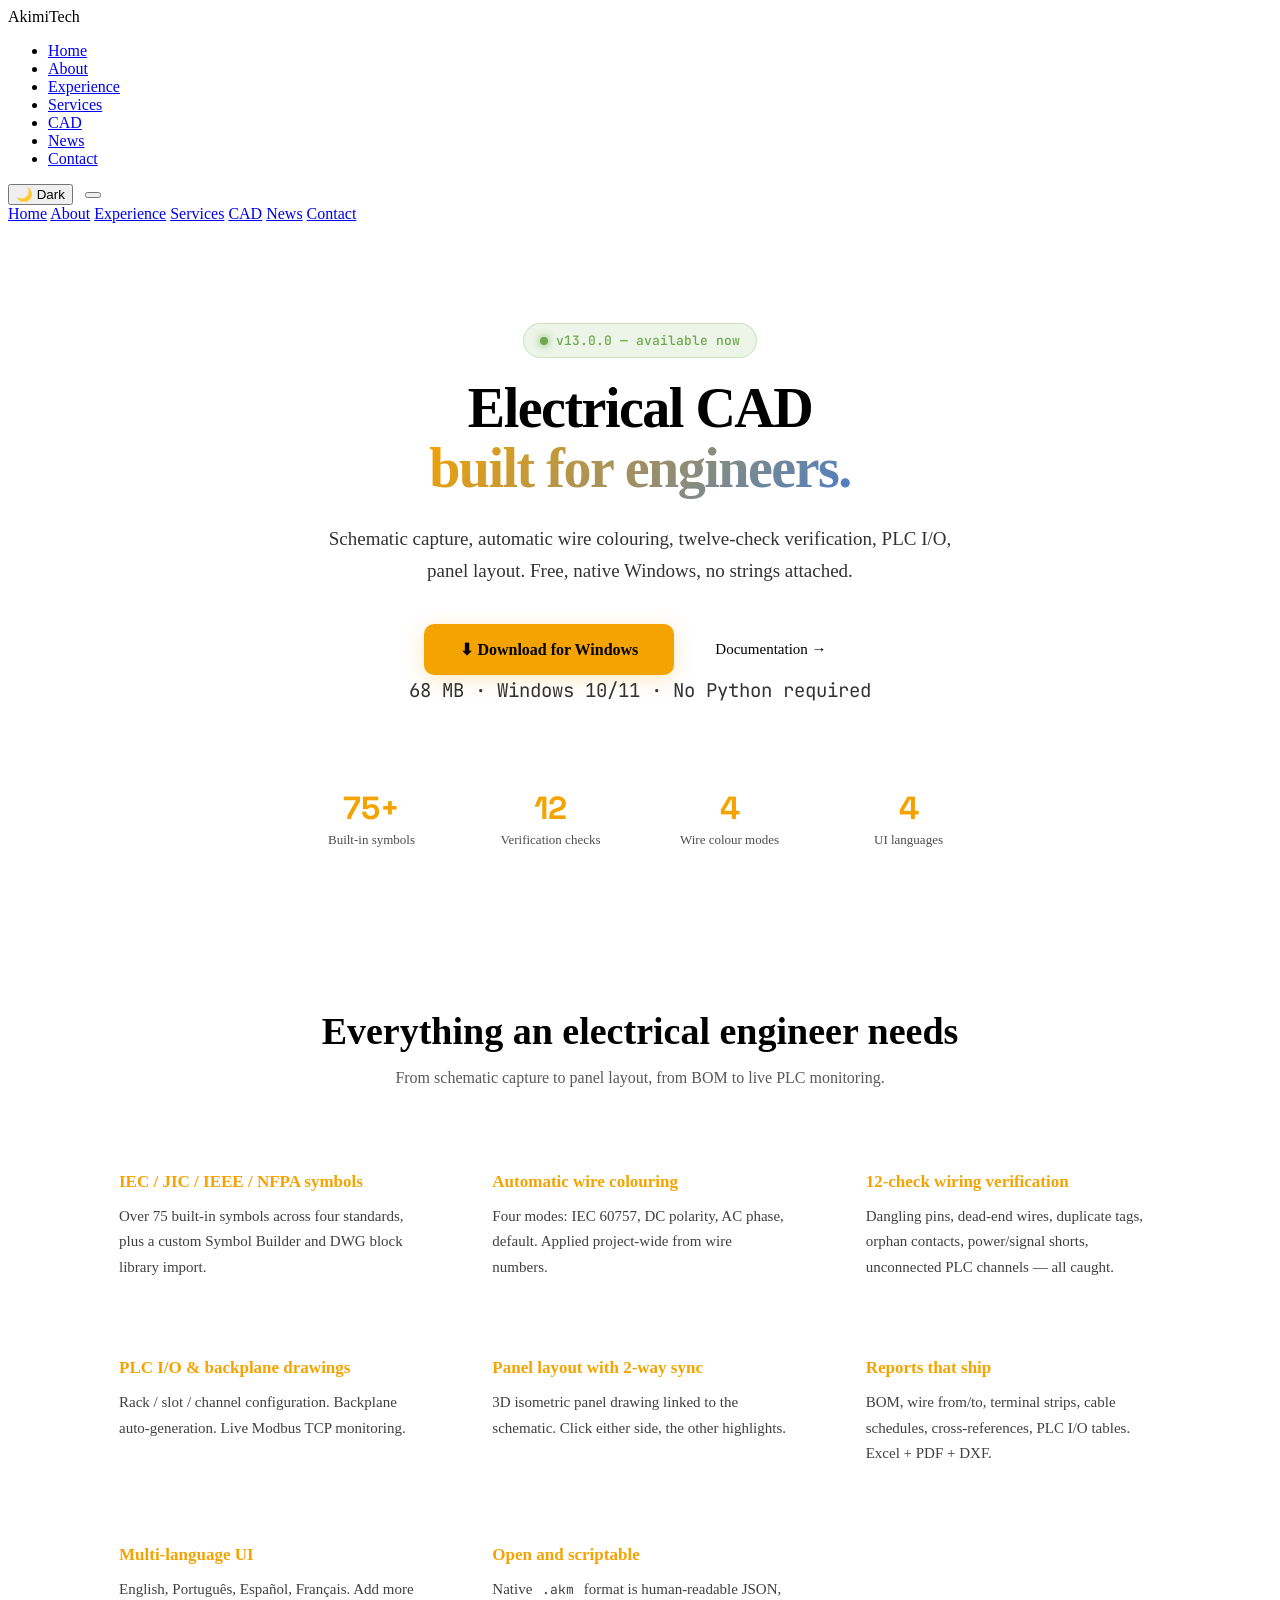
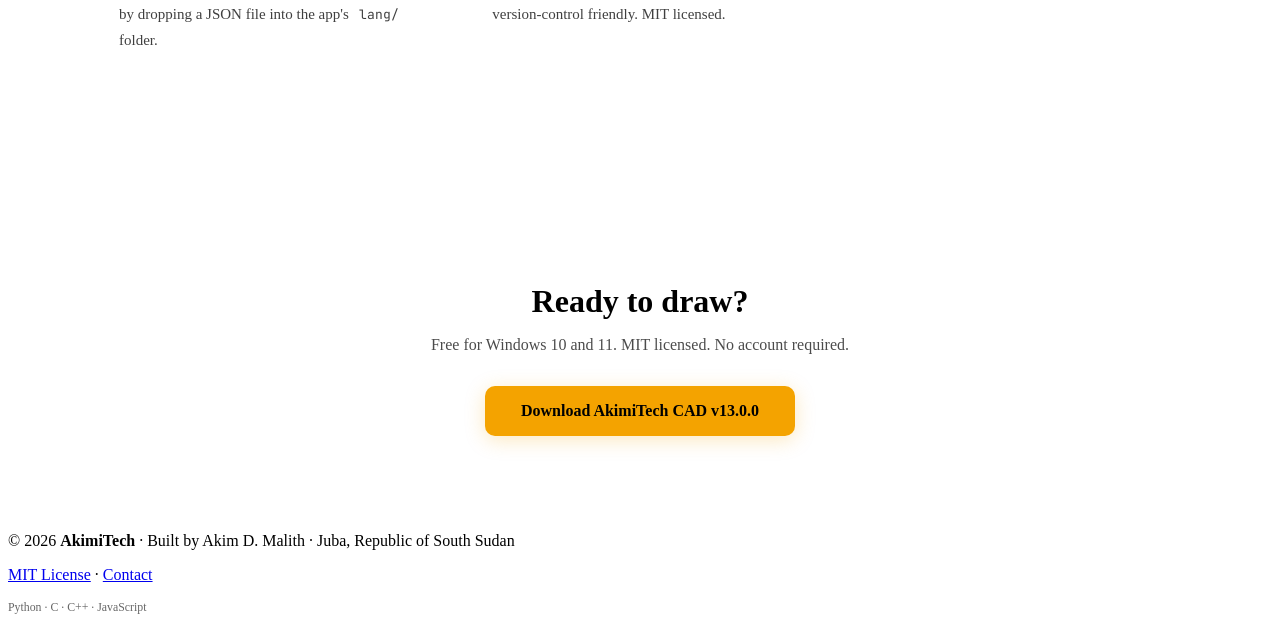
==== cad/index.html @ ab6803cf "Add AkimiTech CAD v13.0.0 page" ====
<!DOCTYPE html>
<html lang="en" data-theme="dark">
<head>
<meta charset="UTF-8">
<meta name="viewport" content="width=device-width, initial-scale=1.0">
<title>AkimiTech CAD — Electrical Design Software</title>
<meta name="description" content="Professional electrical CAD with automatic wire colouring, 12-check verification, PLC I/O, and multi-language UI. Free download for Windows.">
<link rel="canonical" href="https://akimitech.netlify.app/cad/" />
<link rel="preconnect" href="https://fonts.googleapis.com">
<link rel="preconnect" href="https://fonts.gstatic.com" crossorigin>
<link href="https://fonts.googleapis.com/css2?family=Space+Grotesk:wght@300;400;500;600;700&family=JetBrains+Mono:wght@400;500;600&family=Inter:wght@300;400;500;600&display=swap" rel="stylesheet">
<link rel="stylesheet" href="../style.css">
<style>
  .cad-hero {
    padding: 100px 24px 60px;
    text-align: center;
    max-width: 900px;
    margin: 0 auto;
    position: relative;
  }
  .cad-hero h1 {
    font-size: 56px;
    line-height: 1.08;
    margin: 20px 0 24px;
    letter-spacing: -1.5px;
    font-weight: 700;
  }
  .cad-hero h1 .grad {
    background: linear-gradient(135deg, #f4a300, #4a7ec8);
    -webkit-background-clip: text;
    background-clip: text;
    -webkit-text-fill-color: transparent;
  }
  .cad-hero p {
    font-size: 19px;
    opacity: 0.8;
    max-width: 640px;
    margin: 0 auto 36px;
    line-height: 1.7;
  }
  .cad-badge {
    display: inline-flex;
    align-items: center;
    gap: 8px;
    padding: 8px 16px;
    border-radius: 20px;
    background: rgba(110,168,78,0.12);
    color: #6ea84e;
    font-size: 13px;
    font-weight: 500;
    border: 1px solid rgba(110,168,78,0.25);
    font-family: 'JetBrains Mono', monospace;
  }
  .cad-badge::before {
    content: "";
    width: 8px;
    height: 8px;
    background: #6ea84e;
    border-radius: 50%;
    box-shadow: 0 0 8px #6ea84e;
  }
  .cad-btns {
    display: flex;
    gap: 12px;
    justify-content: center;
    flex-wrap: wrap;
  }
  .cad-btn-primary {
    display: inline-flex;
    align-items: center;
    gap: 8px;
    padding: 16px 36px;
    background: #f4a300;
    color: #000;
    font-weight: 600;
    text-decoration: none;
    border-radius: 10px;
    font-size: 16px;
    transition: transform 0.15s, box-shadow 0.15s;
    box-shadow: 0 4px 20px rgba(244,163,0,0.25);
  }
  .cad-btn-primary:hover {
    transform: translateY(-2px);
    box-shadow: 0 8px 30px rgba(244,163,0,0.4);
  }
  .cad-btn-secondary {
    display: inline-flex;
    align-items: center;
    padding: 14px 28px;
    color: inherit;
    text-decoration: none;
    border: 1px solid rgba(255,255,255,0.2);
    border-radius: 10px;
    font-size: 15px;
    transition: all 0.15s;
  }
  .cad-btn-secondary:hover {
    border-color: #f4a300;
    color: #f4a300;
  }
  .cad-meta {
    font-size: 13px;
    opacity: 0.55;
    margin-top: 20px;
    font-family: 'JetBrains Mono', monospace;
  }
  .cad-specs {
    display: grid;
    grid-template-columns: repeat(auto-fit, minmax(140px, 1fr));
    gap: 16px;
    max-width: 700px;
    margin: 60px auto 0;
  }
  .cad-spec {
    padding: 20px;
    border-radius: 10px;
    background: rgba(255,255,255,0.03);
    border: 1px solid rgba(255,255,255,0.08);
  }
  .cad-spec strong {
    display: block;
    font-size: 32px;
    color: #f4a300;
    font-weight: 700;
    font-family: 'Space Grotesk', sans-serif;
  }
  .cad-spec span {
    font-size: 13px;
    opacity: 0.7;
    margin-top: 4px;
    display: block;
  }
  .cad-section {
    max-width: 1100px;
    margin: 0 auto;
    padding: 80px 24px;
  }
  .cad-section-title {
    font-size: 38px;
    text-align: center;
    margin: 0 0 12px;
    font-weight: 700;
  }
  .cad-section-sub {
    text-align: center;
    opacity: 0.65;
    margin-bottom: 56px;
    font-size: 16px;
  }
  .cad-features {
    display: grid;
    grid-template-columns: repeat(auto-fit, minmax(280px, 1fr));
    gap: 20px;
  }
  .cad-card {
    padding: 28px;
    border-radius: 12px;
    background: rgba(255,255,255,0.03);
    border: 1px solid rgba(255,255,255,0.08);
    transition: border-color 0.2s, transform 0.2s;
  }
  .cad-card:hover {
    border-color: rgba(244,163,0,0.4);
    transform: translateY(-4px);
  }
  .cad-card h3 {
    margin: 0 0 12px;
    font-size: 17px;
    color: #f4a300;
    font-weight: 600;
  }
  .cad-card p {
    margin: 0;
    font-size: 15px;
    opacity: 0.75;
    line-height: 1.7;
  }
  .cad-card code {
    background: rgba(255,255,255,0.08);
    padding: 2px 6px;
    border-radius: 4px;
    font-family: 'JetBrains Mono', monospace;
    font-size: 13px;
  }
  .cad-cta {
    text-align: center;
    padding: 80px 24px;
    border-top: 1px solid rgba(255,255,255,0.08);
    margin-top: 40px;
  }
  .cad-cta h2 { font-size: 32px; margin: 0 0 16px; }
  .cad-cta p { opacity: 0.7; margin: 0 0 32px; }

  @media (max-width: 640px) {
    .cad-hero h1 { font-size: 38px; letter-spacing: -1px; }
    .cad-hero { padding: 60px 20px 40px; }
    .cad-section { padding: 60px 20px; }
    .cad-section-title { font-size: 28px; }
  }
</style>
</head>
<body>

<nav id="nav">
  <div class="nav-logo"><a href="/" style="color:inherit;text-decoration:none;">Akimi<span>Tech</span></a></div>
  <ul class="nav-links">
    <li><a href="/#hero">Home</a></li>
    <li><a href="/#about">About</a></li>
    <li><a href="/#experience">Experience</a></li>
    <li><a href="/#services">Services</a></li>
    <li><a href="/cad/" class="active">CAD</a></li>
    <li><a href="/news.html">News</a></li>
    <li><a href="/#contact">Contact</a></li>
  </ul>
  <div style="display:flex;gap:12px;align-items:center;">
    <button class="theme-btn" id="themeBtn" onclick="toggleTheme()">
      <span id="themeIcon">🌙</span> <span id="themeLabel">Dark</span>
    </button>
    <button class="hamburger" id="ham" onclick="toggleMobileNav()" aria-label="Menu">
      <span></span><span></span><span></span>
    </button>
  </div>
</nav>

<div class="mobile-nav" id="mobileNav">
  <a href="/#hero">Home</a>
  <a href="/#about">About</a>
  <a href="/#experience">Experience</a>
  <a href="/#services">Services</a>
  <a href="/cad/">CAD</a>
  <a href="/news.html">News</a>
  <a href="/#contact">Contact</a>
</div>

<main>

<section class="cad-hero">
  <span class="cad-badge">v13.0.0 — available now</span>
  <h1>
    Electrical CAD<br>
    <span class="grad">built for engineers.</span>
  </h1>
  <p>
    Schematic capture, automatic wire colouring, twelve-check verification,
    PLC I/O, panel layout. Free, native Windows, no strings attached.
  </p>

  <div class="cad-btns">
    <a class="cad-btn-primary" href="/cad/download/latest">
      ⬇ Download for Windows
    </a>
    <a class="cad-btn-secondary" href="/cad/docs/">
      Documentation →
    </a>
  </div>
  <p class="cad-meta">68 MB · Windows 10/11 · No Python required</p>

  <div class="cad-specs">
    <div class="cad-spec"><strong>75+</strong><span>Built-in symbols</span></div>
    <div class="cad-spec"><strong>12</strong><span>Verification checks</span></div>
    <div class="cad-spec"><strong>4</strong><span>Wire colour modes</span></div>
    <div class="cad-spec"><strong>4</strong><span>UI languages</span></div>
  </div>
</section>

<section class="cad-section">
  <h2 class="cad-section-title">Everything an electrical engineer needs</h2>
  <p class="cad-section-sub">
    From schematic capture to panel layout, from BOM to live PLC monitoring.
  </p>

  <div class="cad-features">

    <div class="cad-card">
      <h3>IEC / JIC / IEEE / NFPA symbols</h3>
      <p>Over 75 built-in symbols across four standards, plus a custom Symbol Builder and DWG block library import.</p>
    </div>

    <div class="cad-card">
      <h3>Automatic wire colouring</h3>
      <p>Four modes: IEC 60757, DC polarity, AC phase, default. Applied project-wide from wire numbers.</p>
    </div>

    <div class="cad-card">
      <h3>12-check wiring verification</h3>
      <p>Dangling pins, dead-end wires, duplicate tags, orphan contacts, power/signal shorts, unconnected PLC channels — all caught.</p>
    </div>

    <div class="cad-card">
      <h3>PLC I/O &amp; backplane drawings</h3>
      <p>Rack / slot / channel configuration. Backplane auto-generation. Live Modbus TCP monitoring.</p>
    </div>

    <div class="cad-card">
      <h3>Panel layout with 2-way sync</h3>
      <p>3D isometric panel drawing linked to the schematic. Click either side, the other highlights.</p>
    </div>

    <div class="cad-card">
      <h3>Reports that ship</h3>
      <p>BOM, wire from/to, terminal strips, cable schedules, cross-references, PLC I/O tables. Excel + PDF + DXF.</p>
    </div>

    <div class="cad-card">
      <h3>Multi-language UI</h3>
      <p>English, Português, Español, Français. Add more by dropping a JSON file into the app's <code>lang/</code> folder.</p>
    </div>

    <div class="cad-card">
      <h3>Open and scriptable</h3>
      <p>Native <code>.akm</code> format is human-readable JSON, version-control friendly. MIT licensed.</p>
    </div>

  </div>
</section>

<section class="cad-cta">
  <h2>Ready to draw?</h2>
  <p>Free for Windows 10 and 11. MIT licensed. No account required.</p>
  <a class="cad-btn-primary" href="/cad/download/latest">
    Download AkimiTech CAD v13.0.0
  </a>
</section>

</main>

<footer>
  <p>© 2026 <strong>AkimiTech</strong> · Built by Akim D. Malith · Juba, Republic of South Sudan</p>
  <p style="margin-top:10px;">
    <a href="/cad/download/LICENSE.txt" class="contact-link">MIT License</a> ·
    <a href="mailto:akim1dau2@gmail.com" class="contact-link">Contact</a>
  </p>
  <p style="margin-top:6px;font-size:0.74rem;opacity:0.6;">Python · C · C++ · JavaScript</p>
</footer>

<script src="/script.js"></script>
<script>
  // Simple theme hook so the CAD page respects the site theme
  (function() {
    const saved = localStorage.getItem('theme') || 'dark';
    document.documentElement.setAttribute('data-theme', saved);
    const icon = document.getElementById('themeIcon');
    const label = document.getElementById('themeLabel');
    if (icon) icon.textContent = saved === 'dark' ? '🌙' : '☀️';
    if (label) label.textContent = saved === 'dark' ? 'Dark' : 'Light';
  })();
</script>

</body>
</html>
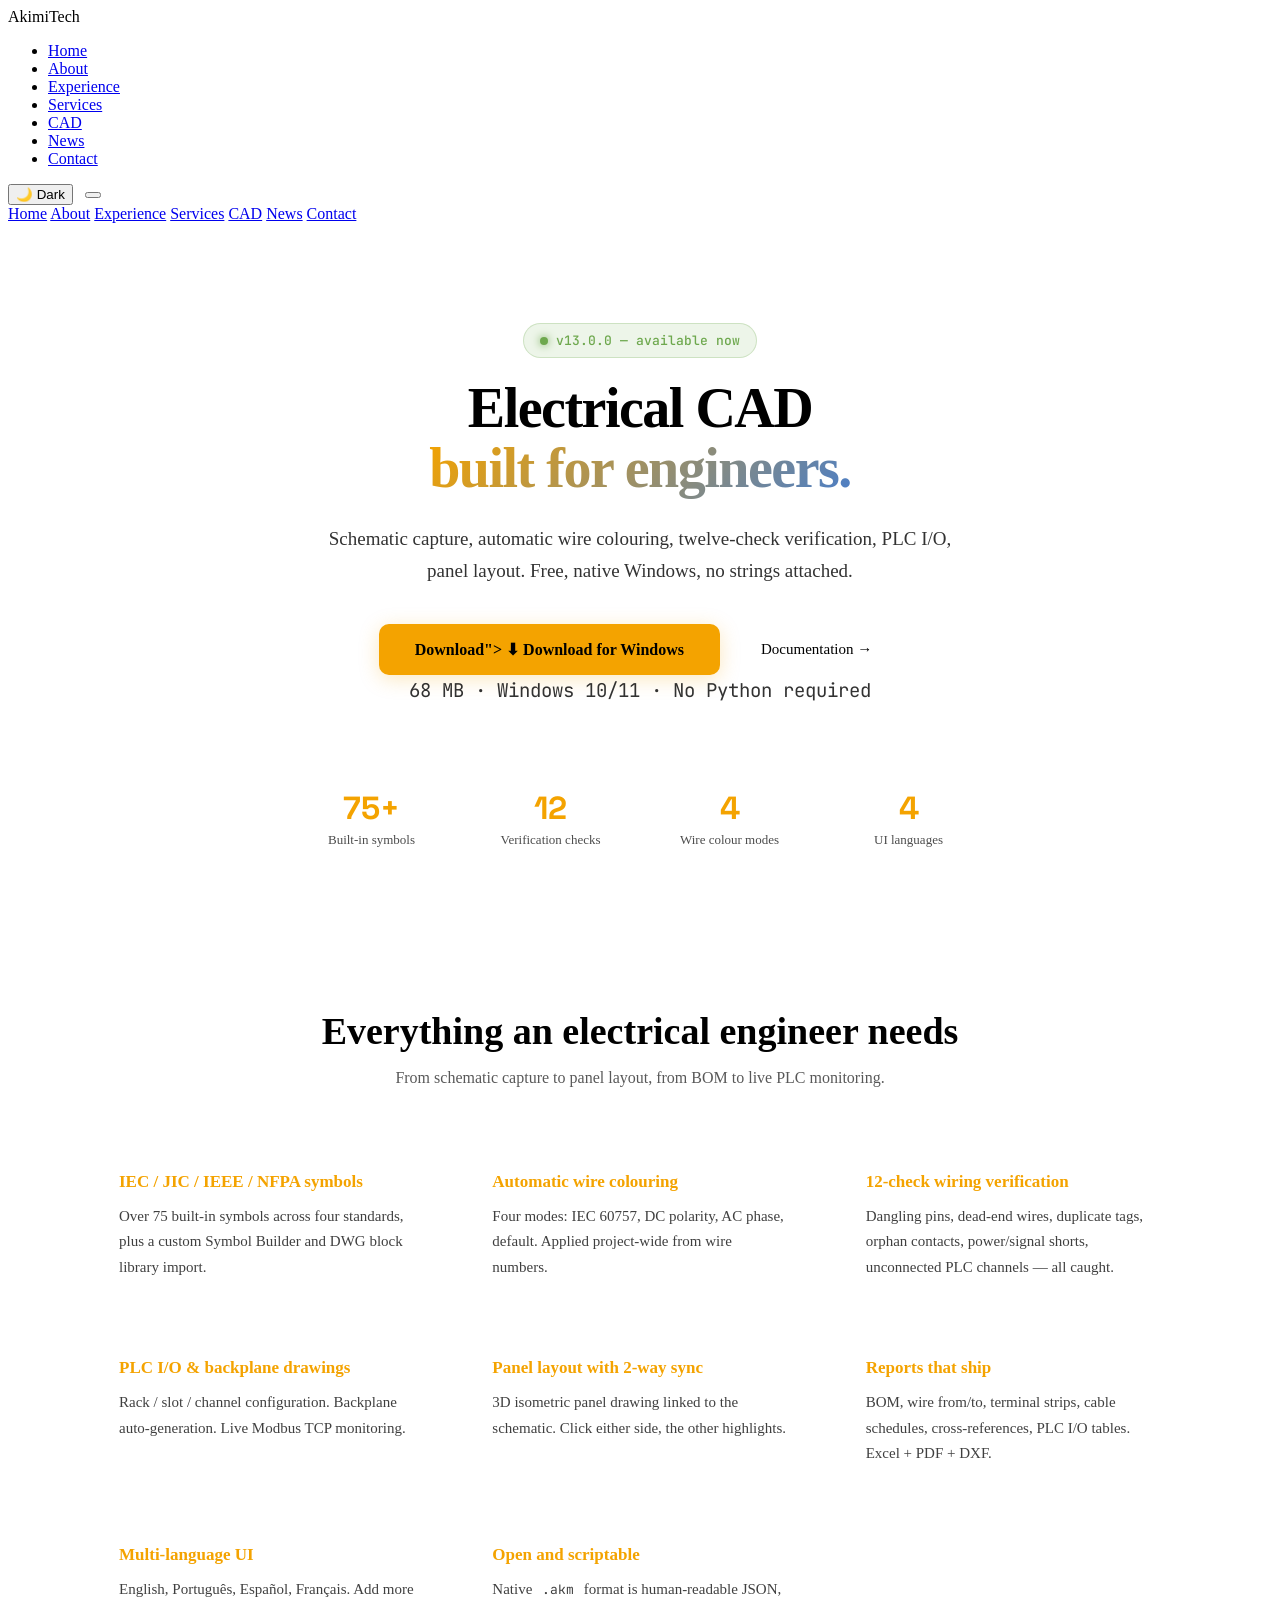
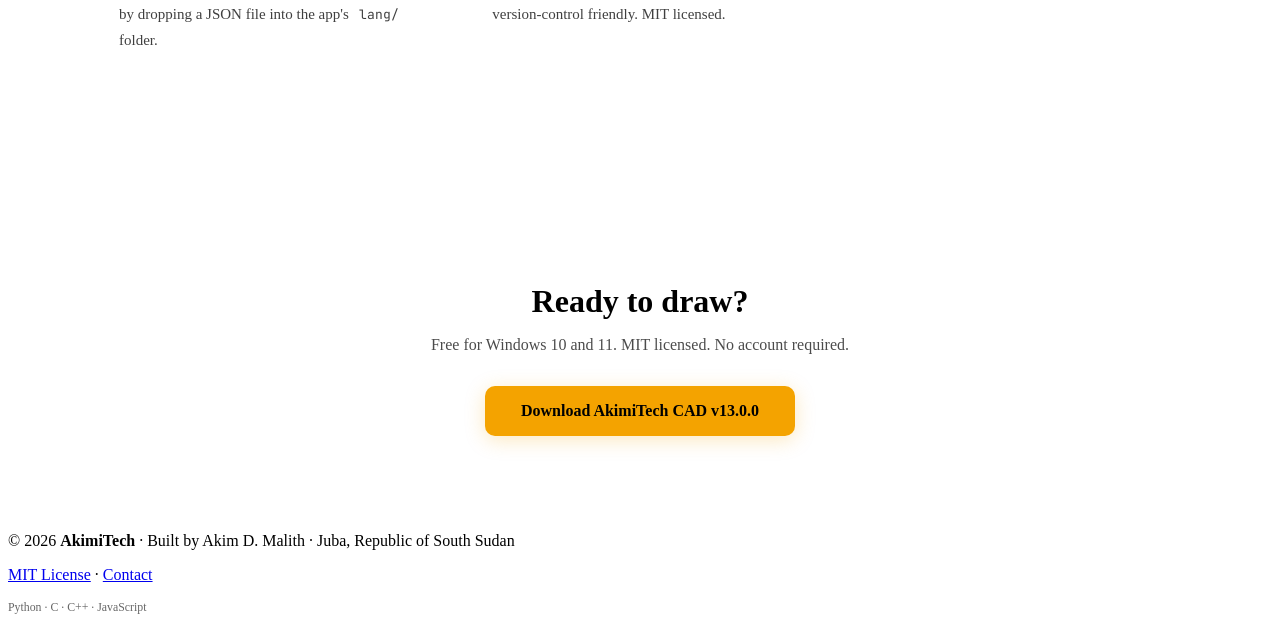
==== commit 285abceb: "Update download link for AkimitechCAD setup added .exe extension to download link" ====
--- a/cad/index.html
+++ b/cad/index.html
@@ -246,7 +246,7 @@
   </p>
 
   <div class="cad-btns">
-    <a class="cad-btn-primary" href="/cad/download/latest">
+    <a class="cad-btn-primary" href="/cad/download/AkimitechCAD_Setup_13.0.0.exe" download>Download">
       ⬇ Download for Windows
     </a>
     <a class="cad-btn-secondary" href="/cad/docs/">
@@ -347,4 +347,4 @@
 </script>
 
 </body>
-</html>+</html>
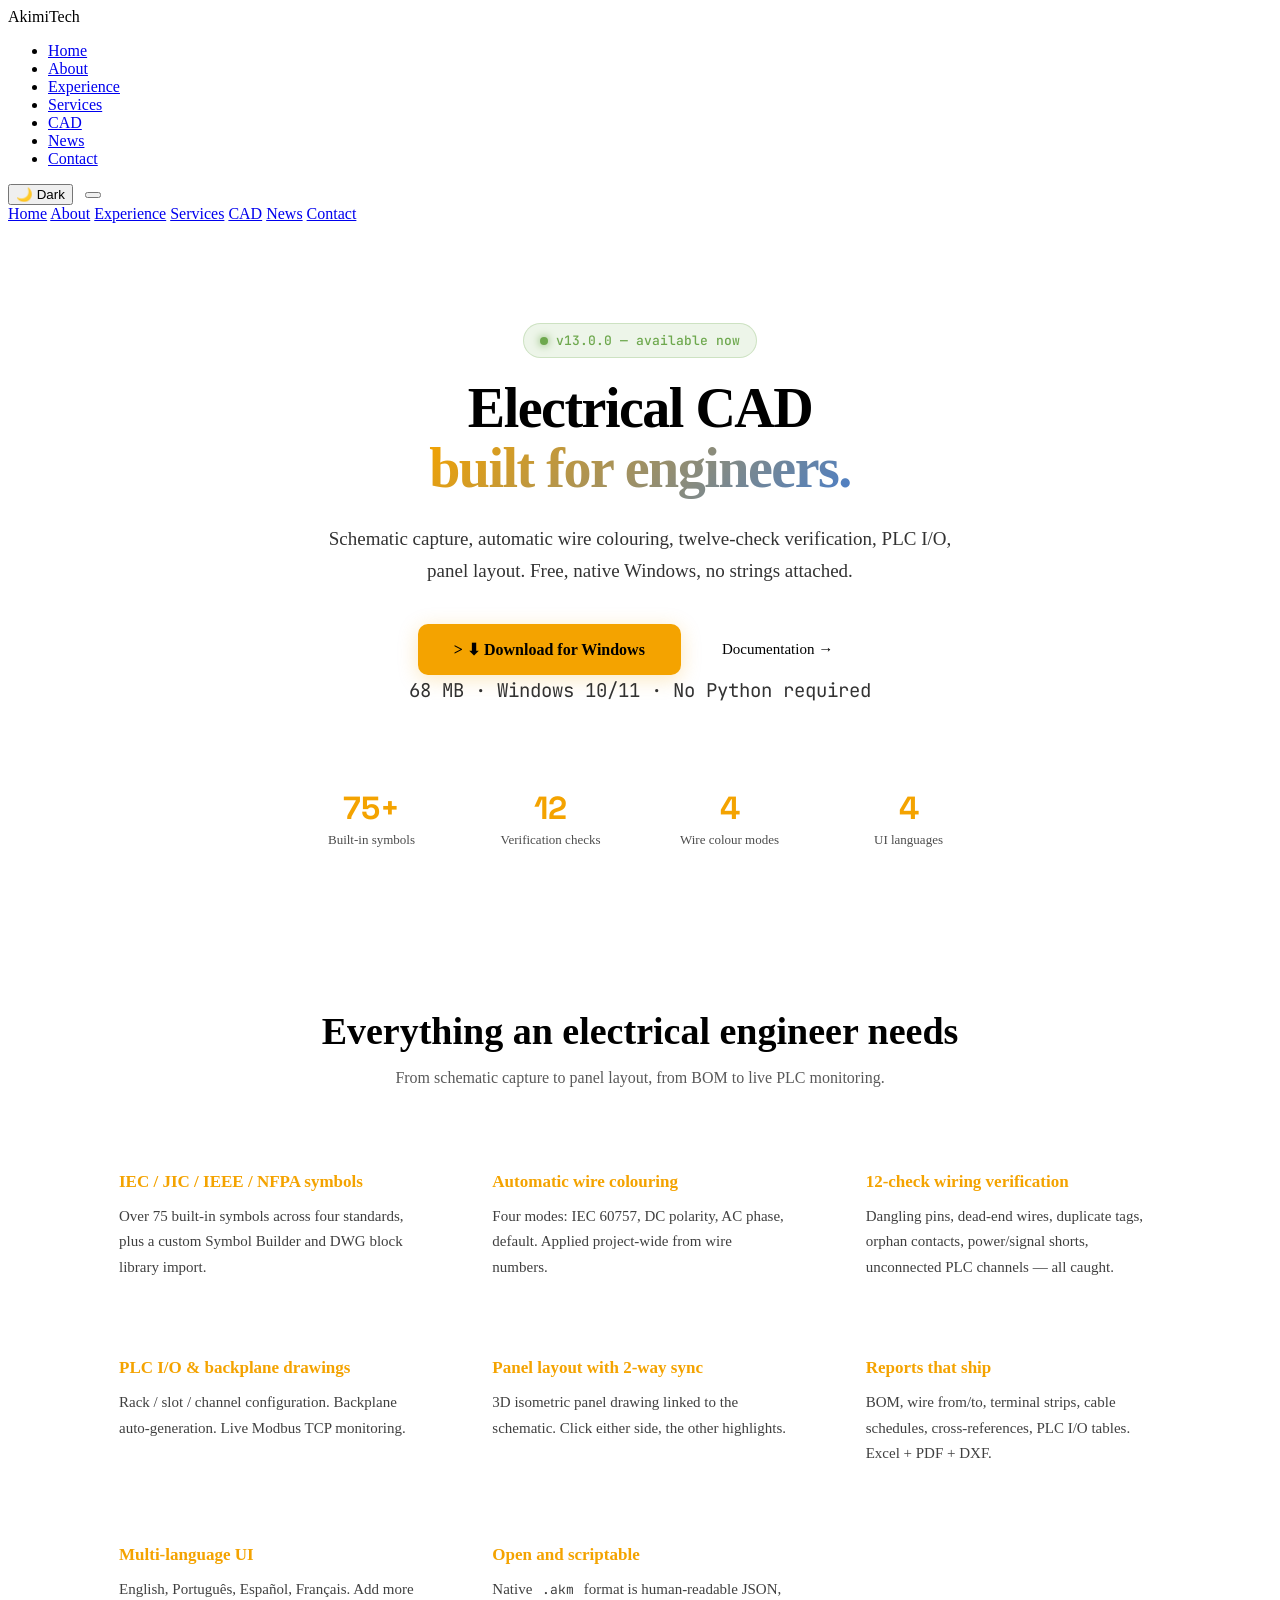
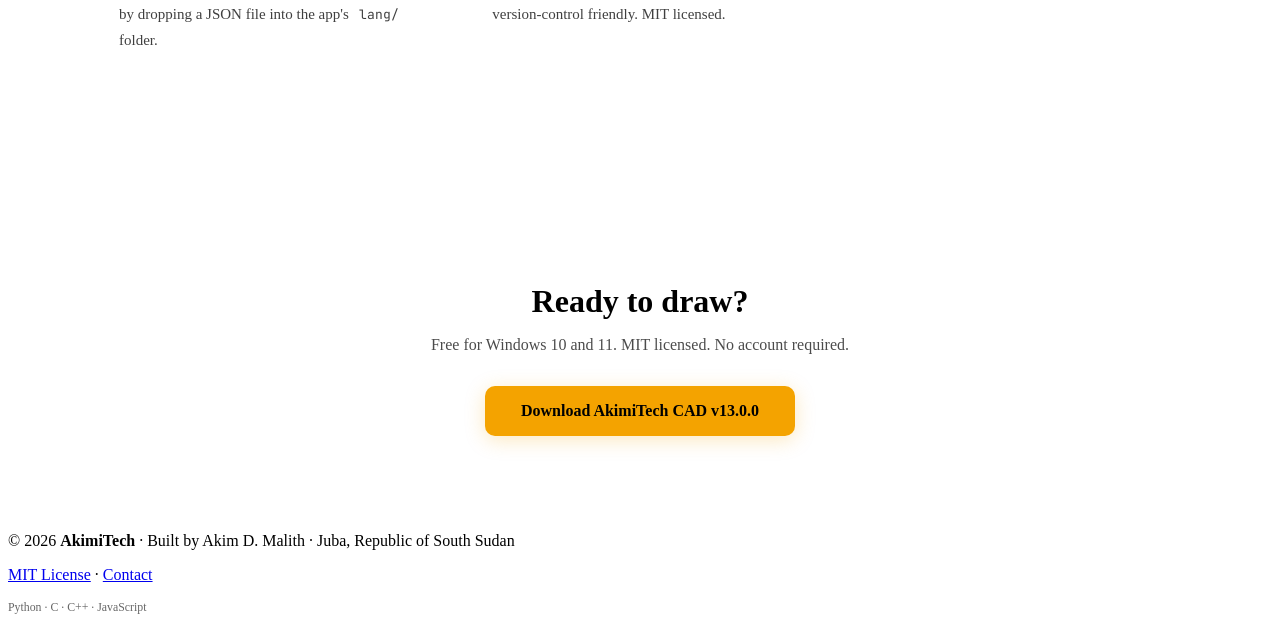
==== commit 25d173a2: "Fix download button formatting in index.html" ====
--- a/cad/index.html
+++ b/cad/index.html
@@ -246,7 +246,7 @@
   </p>
 
   <div class="cad-btns">
-    <a class="cad-btn-primary" href="/cad/download/AkimitechCAD_Setup_13.0.0.exe" download>Download">
+    <a class="cad-btn-primary" href="/cad/download/AkimitechCAD_Setup_13.0.0.exe" download> >
       ⬇ Download for Windows
     </a>
     <a class="cad-btn-secondary" href="/cad/docs/">
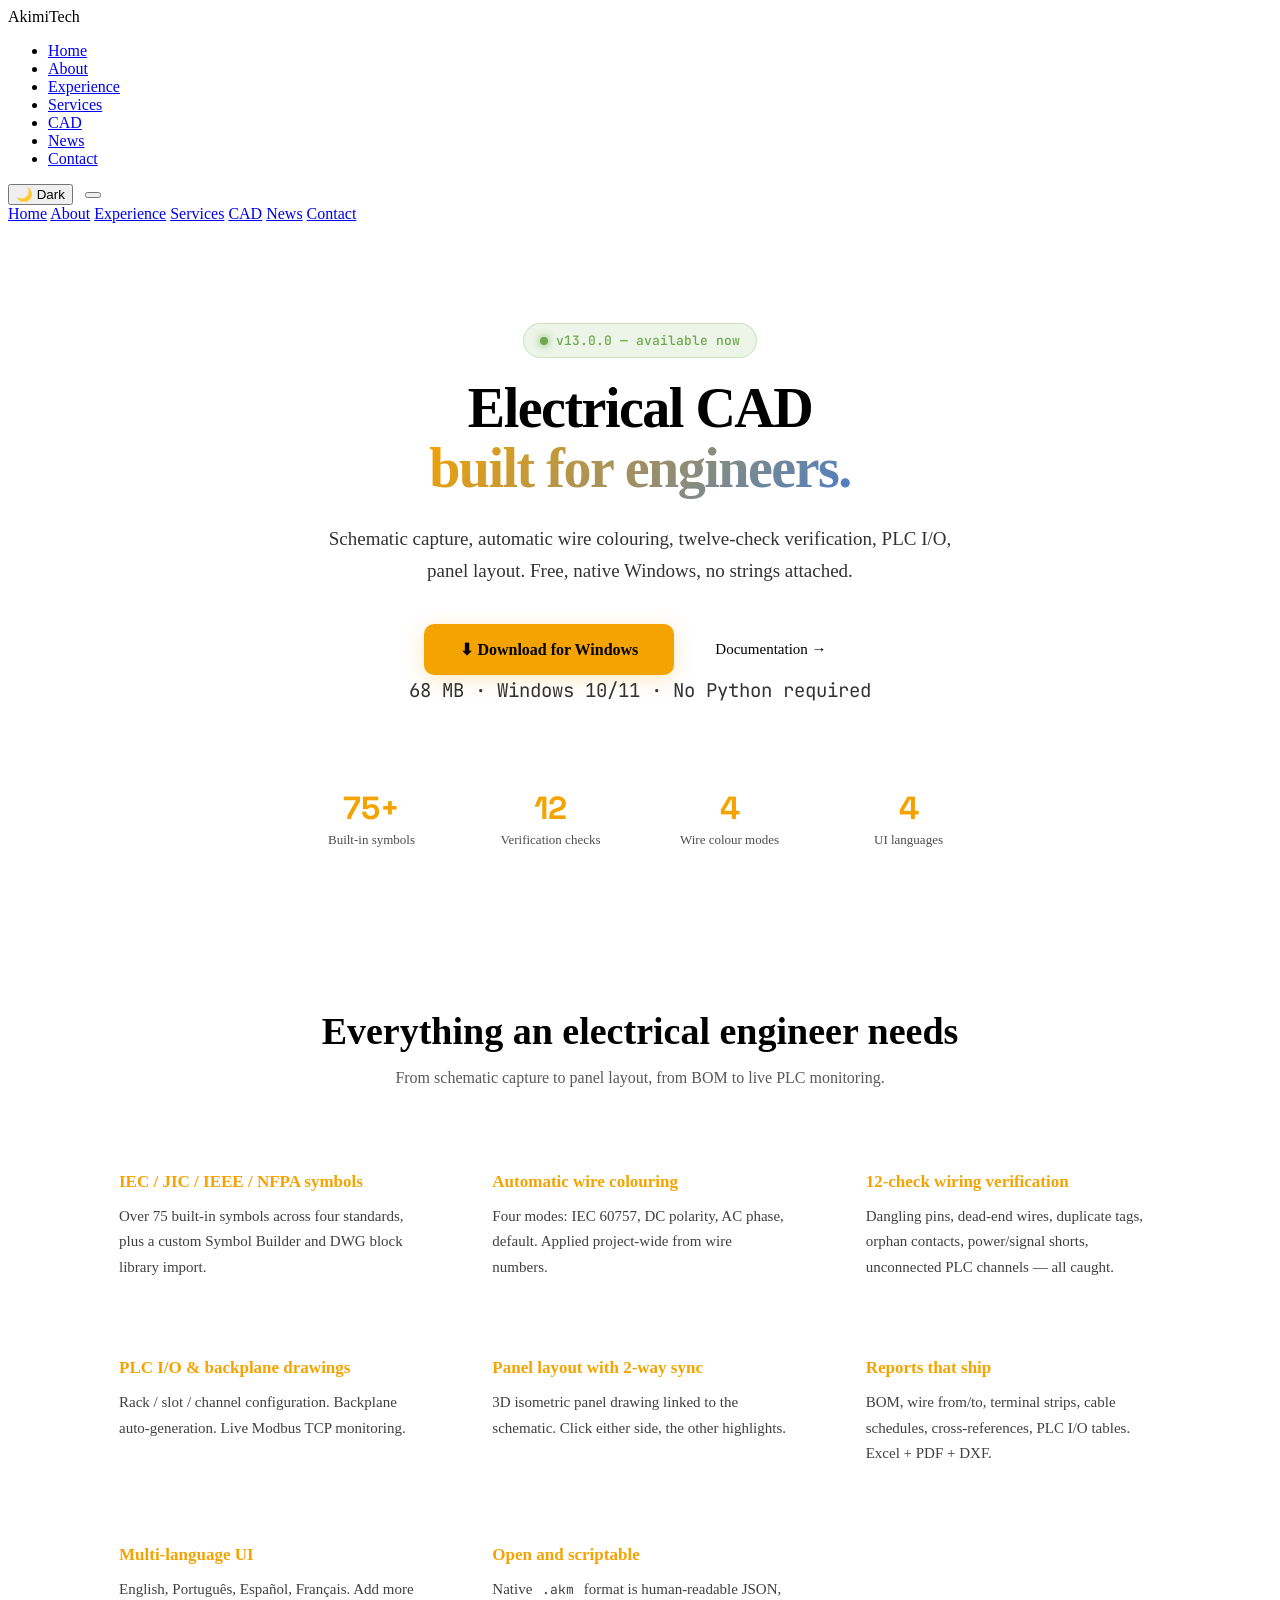
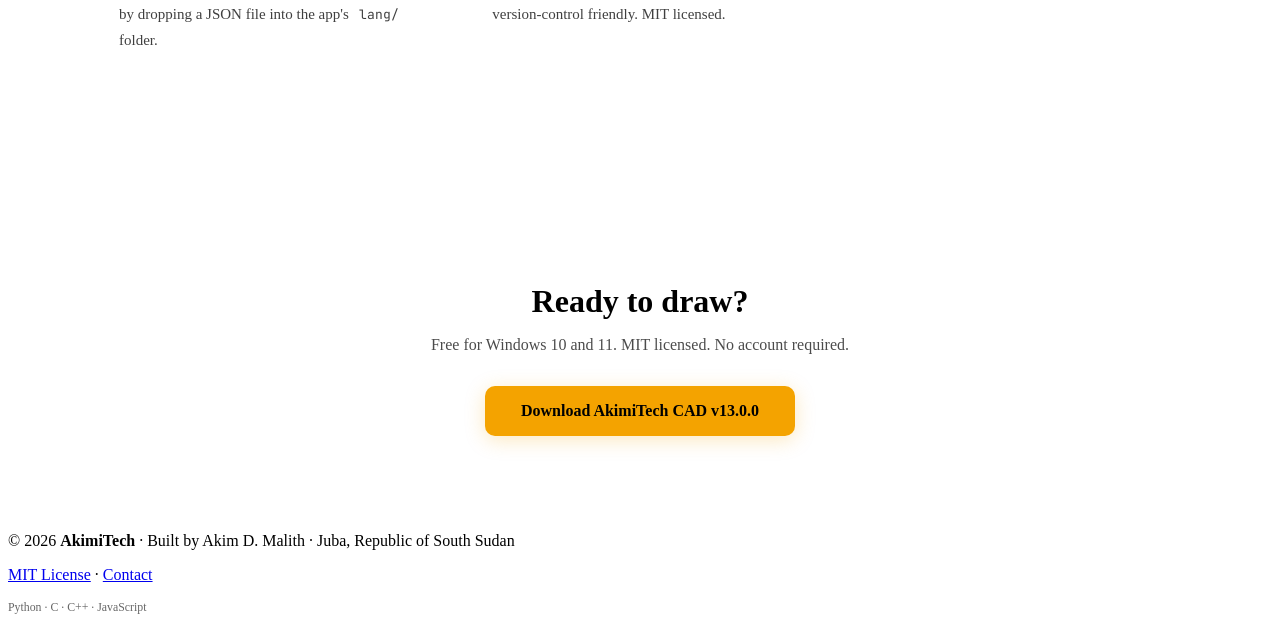
==== commit ea7b0b26: "Fix download link for AkimitechCAD setup" ====
--- a/cad/index.html
+++ b/cad/index.html
@@ -246,7 +246,7 @@
   </p>
 
   <div class="cad-btns">
-    <a class="cad-btn-primary" href="/cad/download/AkimitechCAD_Setup_13.0.0.exe" download> >
+    <a class="cad-btn-primary" href="/cad/download/AkimitechCAD_Setup_13.0.0.exe" download >
       ⬇ Download for Windows
     </a>
     <a class="cad-btn-secondary" href="/cad/docs/">
